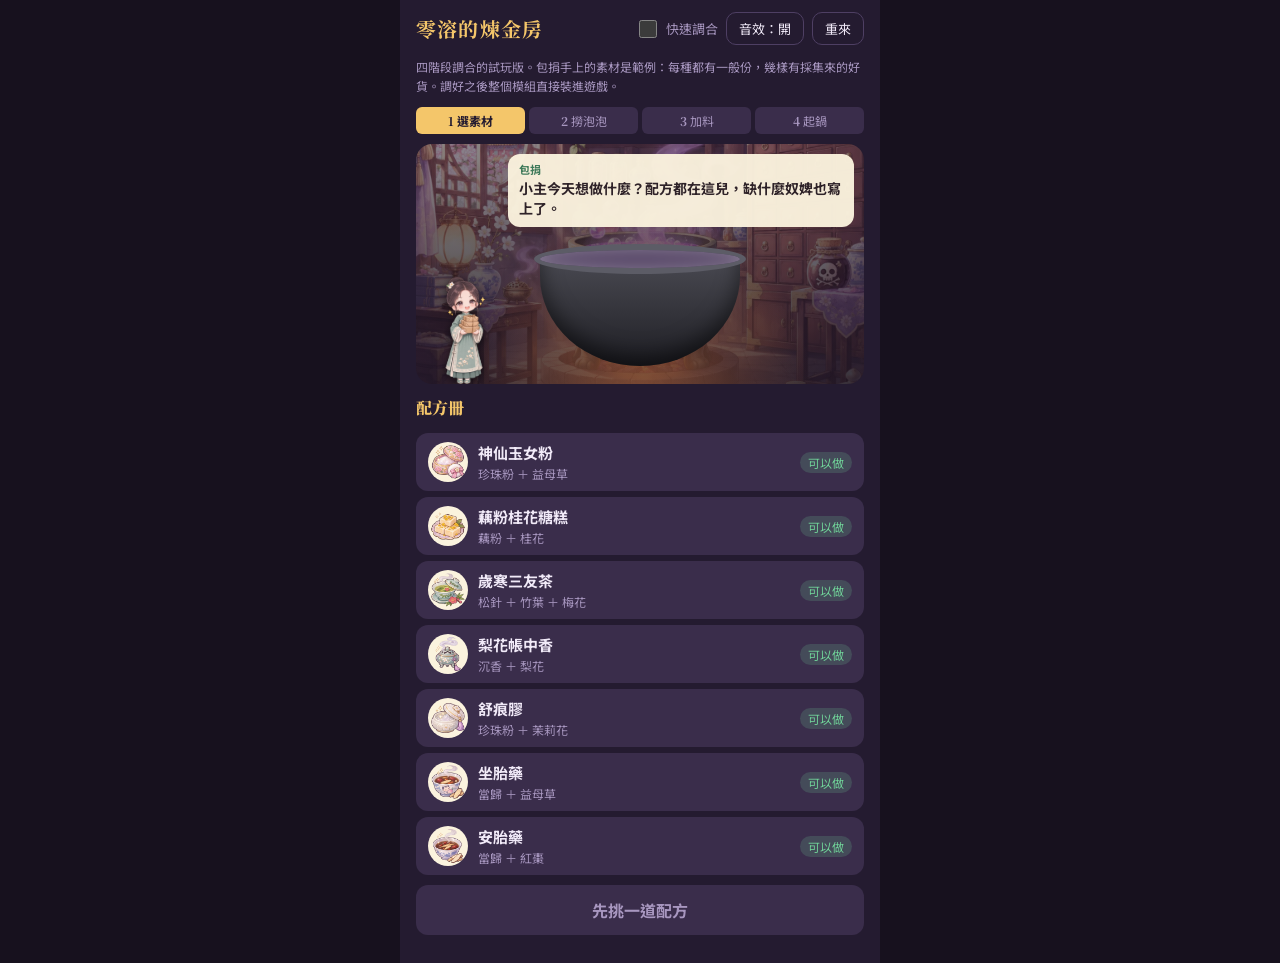
==== craft-lab.html @ dedb33d9 "feat: 四階段調合流程模組＋試玩台（craft-lab.html）；撈泡泡套用使用者調定的參數 包捐全程幫忙：捧素材評語、顧火搧火、窗邊把風、端碗等起鍋。選素材改成每樣自己挑一份。  Co-Aut" ====
<!doctype html>
<html lang="zh-Hant">
<head>
<meta charset="utf-8">
<meta name="viewport" content="width=device-width, initial-scale=1, viewport-fit=cover">
<title>零溶的煉金房</title>
<meta name="claude:viewport-fit-sides" content="cover">
<link rel="preconnect" href="https://fonts.googleapis.com">
<link rel="stylesheet" href="https://fonts.googleapis.com/css2?family=Noto+Sans+TC:wght@400;700;900&family=Noto+Serif+TC:wght@700;900&display=swap">
<link rel="stylesheet" href="css/bubblegame.css">
<link rel="stylesheet" href="css/craftflow.css">
<style>
/* 四階段調合試玩台：手機一欄（最寬 480px），上面一條工具列，下面整個是調合流程本體。單一深色調。 */
:root { --night: #241B30; --night-2: #3A2D4B; --line: #4E3F63; --text: #F1EAF8; --muted: #A897C0; --amber: #F4C66A;
  --serif: 'Noto Serif TC', 'Songti TC', serif; --sans: 'Noto Sans TC', -apple-system, 'PingFang TC', 'Microsoft JhengHei', sans-serif; color-scheme: dark; }
* { box-sizing: border-box; }
body { margin: 0; background: #17111E; color: var(--text); font-family: var(--sans); }
.app { max-width: 480px; margin: 0 auto; min-height: 100vh; background: var(--night); display: flex; flex-direction: column; gap: 12px;
  padding-block: 12px 28px; padding-left: max(16px, env(safe-area-inset-left, 0px)); padding-right: max(16px, env(safe-area-inset-right, 0px)); }
header { display: flex; align-items: center; gap: 8px; flex-wrap: wrap; }
header h1 { font-family: var(--serif); font-size: 20px; margin: 0; color: var(--amber); letter-spacing: .06em; flex: 1; }
.tool { display: flex; align-items: center; gap: 6px; font-size: 13px; color: var(--muted); cursor: pointer; }
.tool input { accent-color: var(--amber); width: 18px; height: 18px; }
.ghost { background: transparent; color: var(--text); border: 1.5px solid var(--line); border-radius: 10px; padding: 6px 12px; font: 13px var(--sans); cursor: pointer; }
.ghost:focus-visible { outline: 3px solid var(--amber); outline-offset: 2px; }
.note { margin: 0; font-size: 12px; color: var(--muted); line-height: 1.6; }
.log { background: var(--night-2); border-radius: 12px; padding: 10px 12px; font-size: 13px; line-height: 1.7; }
.log b { color: var(--amber); }
</style>
</head>
<body>
<div class="app">
  <header>
    <h1>零溶的煉金房</h1>
    <label class="tool" for="quick"><input type="checkbox" id="quick"> 快速調合</label>
    <button class="ghost" id="mute" type="button">音效：開</button>
    <button class="ghost" id="again" type="button">重來</button>
  </header>
  <p class="note">四階段調合的試玩版。包捐手上的素材是範例：每種都有一般份，幾樣有採集來的好貨。調好之後整個模組直接裝進遊戲。</p>
  <div id="flow"></div>
  <div class="log" id="log" hidden></div>
</div>
<script src="js/data.js"></script>
<script src="js/engine.js"></script>
<script src="js/audio.js"></script>
<script src="js/bubblegame.js"></script>
<script src="js/craftflow.js"></script>
<script>
(() => {
  const D = window.GAME_DATA, E = window.GameEngine, A = window.GameAudio;
  const $ = (id) => document.getElementById(id);
  // 範例素材：每種 2 份一般份，再加幾份採集來的
  const sample = () => {
    const inv = {}, lots = [];
    let uid = 0;
    Object.entries(D.ITEMS).filter(([, it]) => it.type === 'mat' && it.price).forEach(([id]) => { inv[id] = 2; });
    const add = (id, tr) => { inv[id] = (inv[id] || 0) + 1; lots.push({ uid: ++uid, id, tr, src: 'gather' }); };
    add('lotus', { tian: 2, qing: 1 }); add('lotus', { qing: 1 });
    add('osmanthus', { xiang: 3 }); add('osmanthus', { tian: 1, xiang: 1 });
    add('pearl', { hua: 2 }); add('motherwort', { nong: 1, qing: 1 });
    add('pine', { qing: 2 }); add('plum', { xiang: 2, hua: 1 });
    add('agarwood', { nong: 3 }); add('pear', { qing: 1, xiang: 1 });
    add('angelica', { nong: 2 }); add('jujube', { tian: 2 });
    return { inv, lots };
  };
  try { $('quick').checked = localStorage.getItem('lingrong-quickcraft') === '1'; } catch { /* 無痕模式 */ }
  let flow = null;
  const start = () => {
    if (flow) flow.destroy();
    $('log').hidden = true;
    flow = window.CraftFlow.mount($('flow'), {
      D, E, stock: sample(), spikes: ['musk', 'safflower', 'cassava', 'catnip'],
      spikeNote: (id) => `被抓 ${Math.round(D.ITEMS[id].catch * 100)}%`,
      quick: $('quick').checked,
      img: (who) => (who === 'baojuan' ? 'assets/characters/baojuan.webp' : 'assets/characters/lingrong_smile.webp'),
      itemImg: (id) => `assets/items/${id}.webp`,
      sfx: (n, a) => A.sfx(n, a),
      onDone: (r) => {
        $('log').hidden = false;
        $('log').innerHTML = `<b>${D.PRODUCTS[r.product].name}</b> 收進道具欄了。<br>撈到：${r.stirs.map((b) => (b.t === 'burnt' ? '焦' : `${D.TRAITS[b.t].name}+${b.v}`)).join('、') || '（沒有）'}・起鍋：${r.zone ? { up: '升', keep: '維持', down: '降' }[r.zone] : '跳過'}${r.spike ? `・加了${D.ITEMS[r.spike].name}` : ''}<br>按「重來」再做一鍋。`;
        $('flow').innerHTML = '';
      },
    });
  };
  document.addEventListener('pointerdown', () => A.unlock(), { once: true });
  $('again').addEventListener('click', start);
  $('quick').addEventListener('change', () => { try { localStorage.setItem('lingrong-quickcraft', $('quick').checked ? '1' : '0'); } catch { /* 略 */ } start(); });
  $('mute').addEventListener('click', () => { $('mute').textContent = `音效：${A.toggleMute() ? '關' : '開'}`; });
  $('mute').textContent = `音效：${A.isMuted() ? '關' : '開'}`;
  start();
})();
</script>
</body>
</html>
---- css/bubblegame.css ----
/* 撈泡泡小遊戲（js/bubblegame.js）。前綴 bbl-，不跟遊戲其他樣式衝突。 */
.bbl { --bbl-ink: #F1EAF8; --bbl-muted: #A897C0; --bbl-amber: #F4C66A; --bbl-crimson: #C24848;
  display: flex; flex-direction: column; gap: 8px; color: var(--bbl-ink); outline: none; user-select: none; -webkit-user-select: none; }
.bbl-top { display: flex; align-items: center; gap: 10px; }
.bbl-ladle { display: flex; gap: 6px; padding: 5px 8px; border-radius: 999px; background: rgba(0,0,0,.35); border: 1.5px solid rgba(244,198,106,.45); }
.bbl-slot { width: 44px; height: 44px; border-radius: 50%; display: grid; place-items: center; font-style: normal; font-size: 13px; font-weight: 900; line-height: 1;
  border: 2px dashed rgba(255,255,255,.3); color: transparent; }
.bbl-slot small { display: block; font-size: 9px; }
.bbl-slot.on { border: none; color: #241B30; background: radial-gradient(circle at 35% 30%, rgba(255,255,255,.75), var(--c) 50%); animation: bbl-pop .35s cubic-bezier(.3,1.6,.5,1) both; flex-direction: column; }
.bbl-slot.big { box-shadow: 0 0 0 3px var(--bbl-amber), 0 0 14px var(--bbl-amber); }
.bbl-slot.burnt { border: none; color: #bbb; background: radial-gradient(circle at 35% 30%, #666, #111 60%); animation: bbl-pop .35s both; }
.bbl-fire { flex: 1; height: 12px; border-radius: 999px; background: rgba(0,0,0,.4); overflow: hidden; }
.bbl-fire b { display: block; height: 100%; width: 100%; border-radius: inherit; background: linear-gradient(90deg, #ff7b2e, #ffe08a); }
.bbl.hurry .bbl-fire b { background: linear-gradient(90deg, #c2381f, #ff7b2e); animation: bbl-blink .5s infinite alternate; }

.bbl-arena { position: relative; height: 360px; border-radius: 16px; overflow: hidden; touch-action: none;
  background: radial-gradient(ellipse at 50% 108%, rgba(255,140,60,.45), transparent 55%), linear-gradient(180deg, rgba(23,17,30,.55), rgba(23,17,30,.85)), url(../assets/backgrounds/workshop.webp) center/cover, #241B30; }
.bbl-lanes { position: absolute; inset: 0; display: flex; pointer-events: none; }
.bbl-lanes i { flex: 1; border-right: 1px dashed rgba(255,255,255,.07); display: flex; align-items: flex-start; justify-content: center; padding-top: 6px; }
.bbl-lanes i:last-child { border-right: none; }
.bbl-lanes kbd { font: 700 11px/1 sans-serif; color: var(--bbl-muted); padding: 3px 6px; border-radius: 4px; border: 1px solid rgba(255,255,255,.2); background: rgba(0,0,0,.3); }
.bbl-lanes i.miss { animation: bbl-miss .3s; }
.bbl-surface { position: absolute; left: -10%; right: -10%; bottom: -34px; height: 70px; border-radius: 50%;
  background: radial-gradient(ellipse at 50% 30%, #7a5a9a, #3a2a4f 70%); box-shadow: 0 -4px 20px rgba(183,132,240,.35); animation: bbl-simmer 1.2s ease-in-out infinite alternate; }

.bbl-b { position: absolute; left: 0; top: 0; z-index: 2; width: calc(var(--r) * 2); height: calc(var(--r) * 2); padding: 0; border: none; border-radius: 50%; cursor: pointer;
  display: flex; flex-direction: column; align-items: center; justify-content: center; gap: 1px; color: #241B30; font: 900 13px/1 'Noto Sans TC', sans-serif;
  background: radial-gradient(circle at 35% 30%, rgba(255,255,255,.8), var(--c) 48%, color-mix(in srgb, var(--c) 65%, #000) 100%);
  box-shadow: inset 0 -3px 6px rgba(0,0,0,.25); will-change: transform; -webkit-tap-highlight-color: transparent; }
.bbl-b::before { content: ''; position: absolute; inset: -10px; border-radius: 50%; } /* 手指好點：點擊範圍比泡泡大一圈 */
.bbl-b small { font-size: 10px; }
.bbl-b.big { font-size: 15px; box-shadow: 0 0 0 3px var(--bbl-amber), 0 0 18px var(--bbl-amber), inset 0 -3px 6px rgba(0,0,0,.25); }
.bbl-b.burnt { color: #ccc; background: radial-gradient(circle at 35% 30%, #777, #222 55%, #000); box-shadow: 0 0 10px rgba(0,0,0,.8); }
.bbl-b.caught { animation: bbl-fly .4s ease-in forwards; pointer-events: none; }
.bbl-b.popped { animation: bbl-burst .3s ease-out forwards; pointer-events: none; }

.bbl-helper { position: absolute; left: 6px; bottom: 0; width: 74px; height: 96px; pointer-events: none; transform-origin: 50% 100%; }
.bbl-helper img { width: 100%; height: 100%; object-fit: cover; object-position: top; filter: drop-shadow(0 2px 4px rgba(0,0,0,.6)); }
.bbl-helper span { position: absolute; bottom: 8px; left: 10px; width: 54px; height: 54px; border-radius: 50%; display: grid; place-items: center; background: #5f9a7a; font-weight: 900; font-size: 22px; }
.bbl-helper.fanning { animation: bbl-fan .5s ease-in-out 2; }
.bbl-say { position: absolute; left: 82px; right: 10px; bottom: 14px; padding: 8px 11px; border-radius: 12px; pointer-events: none; z-index: 1;
  background: rgba(251,243,222,.95); color: #2E2228; font-size: 14px; font-weight: 700; line-height: 1.4; animation: bbl-pop .25s both; }
.bbl-say b { display: block; font-size: 11px; color: #5f9a7a; }
.bbl-say.who-lingrong b { color: #6b7fc8; }
.bbl-say[hidden] { display: none; }
.bbl-banner { position: absolute; left: 0; right: 0; top: 38%; text-align: center; font: 900 34px/1 'Noto Serif TC', serif; color: var(--bbl-amber);
  text-shadow: 0 3px 0 #6b3a10, 0 0 18px rgba(255,160,60,.6); pointer-events: none; animation: bbl-pop .4s cubic-bezier(.3,1.6,.5,1) both; z-index: 3; }
.bbl-banner[hidden] { display: none; }
.bbl-hint { margin: 0; font-size: 12px; color: var(--bbl-muted); text-align: center; }
.bbl.shake .bbl-arena { animation: bbl-shake .35s; }

@keyframes bbl-pop { from { transform: scale(.3); opacity: 0; } to { transform: scale(1); opacity: 1; } }
@keyframes bbl-fly { to { translate: var(--fx) var(--fy); scale: .4; opacity: .2; } }
@keyframes bbl-burst { to { scale: 1.6; opacity: 0; } }
@keyframes bbl-simmer { to { transform: translateY(-4px) scaleX(1.02); } }
@keyframes bbl-blink { to { opacity: .55; } }
@keyframes bbl-fan { 25% { transform: rotate(-6deg); } 75% { transform: rotate(6deg); } }
@keyframes bbl-shake { 25% { transform: translateX(-6px); } 50% { transform: translateX(5px); } 75% { transform: translateX(-3px); } }
@keyframes bbl-miss { 0% { background: rgba(194,72,72,.35); } 100% { background: transparent; } }
@media (max-width: 380px) { .bbl-slot { width: 38px; height: 38px; } .bbl-arena { height: 330px; } }
@media (prefers-reduced-motion: reduce) { .bbl-surface, .bbl-helper.fanning, .bbl.shake .bbl-arena { animation: none; } }
---- css/craftflow.css ----
/* 四階段調合流程（js/craftflow.js）。前綴 cf-。深色煉金房調，跟撈泡泡（css/bubblegame.css）同一套顏色。 */
.cf { --cf-bg: #241B30; --cf-bg2: #3A2D4B; --cf-line: #4E3F63; --cf-ink: #F1EAF8; --cf-muted: #A897C0; --cf-amber: #F4C66A; --cf-amber-d: #A47B2A;
  --cf-red: #C24848; --cf-ok: #6FCF97; --cf-paper: #FBF3DE;
  display: flex; flex-direction: column; gap: 10px; color: var(--cf-ink); font-family: 'Noto Sans TC', -apple-system, 'PingFang TC', sans-serif; }
.cf h3 { margin: 2px 0 6px; font: 900 16px 'Noto Serif TC', serif; color: var(--cf-amber); }
.cf-steps { display: grid; grid-template-columns: repeat(4, 1fr); gap: 4px; list-style: none; margin: 0; padding: 0; }
.cf-steps li { font-size: 12px; text-align: center; padding: 5px 0; border-radius: 6px; background: var(--cf-bg2); color: var(--cf-muted); }
.cf-steps li b { margin-right: 3px; font-family: 'Noto Serif TC', serif; }
.cf-steps li.on { background: var(--cf-amber); color: var(--cf-bg); font-weight: 700; }
.cf-steps li.done { color: var(--cf-ink); }
.cf-steps li.skip { opacity: .4; text-decoration: line-through; }

/* 舞台：煉金房＋鍋＋包捐 */
.cf-stage { position: relative; height: 240px; border-radius: 16px; overflow: hidden;
  background: radial-gradient(ellipse at 50% 110%, rgba(255,140,60,.4), transparent 55%), linear-gradient(180deg, rgba(23,17,30,.5), rgba(23,17,30,.85)), url(../assets/backgrounds/workshop.webp) center 40%/cover, var(--cf-bg); }
.cf-pot { position: absolute; left: 50%; bottom: 18px; width: 200px; transform: translateX(-50%); height: 150px; }
.cf-pot::before { content: ''; position: absolute; inset: 40px 0 0; border-radius: 0 0 100px 100px / 0 0 90px 90px; background: linear-gradient(180deg, #4a4a52, #1f1f25); box-shadow: inset 0 -10px 20px rgba(0,0,0,.5); }
.cf-soup { position: absolute; left: -6px; right: -6px; top: 28px; height: 30px; border-radius: 50%; background: #5a4a6a; border: 6px solid #5c5c66; box-shadow: inset 0 0 14px rgba(255,255,255,.25); transition: background .5s; }
.cf-pot-mats { position: absolute; left: 0; right: 0; top: -12px; display: flex; justify-content: center; gap: 6px; }
.cf-slot { width: 46px; height: 46px; border-radius: 50%; border: 2px dashed rgba(255,255,255,.35); display: grid; place-items: center; font-size: 11px; color: var(--cf-muted); text-align: center; line-height: 1.1; padding: 2px; }
.cf-drop { animation: cf-drop .5s cubic-bezier(.3,1.4,.5,1) both; }
.cf-pot-trs { position: absolute; left: -20px; right: -20px; top: 72px; display: flex; flex-wrap: wrap; justify-content: center; gap: 4px; }
.cf-pot-trs .cf-tr { box-shadow: 0 0 0 1.5px rgba(0,0,0,.5); }
.cf-helper { position: absolute; left: 8px; bottom: 0; width: 80px; height: 108px; transition: transform .6s cubic-bezier(.4,1.3,.5,1); transform-origin: 50% 100%; }
.cf-helper img { width: 100%; height: 100%; object-fit: cover; object-position: top; filter: drop-shadow(0 2px 4px rgba(0,0,0,.6)); }
.cf-helper span { position: absolute; bottom: 10px; left: 12px; width: 56px; height: 56px; border-radius: 50%; display: grid; place-items: center; background: #5f9a7a; font-weight: 900; font-size: 22px; }
.cf-say { position: absolute; left: 92px; right: 10px; top: 10px; padding: 8px 11px; border-radius: 12px; z-index: 2; background: rgba(251,243,222,.96); color: #2E2228; font-size: 14px; font-weight: 700; line-height: 1.45; animation: cf-pop .25s both; }
.cf-say b { display: block; font-size: 11px; color: #3f7a5a; }
.cf-say.who-lingrong b { color: #5868b0; }
.cf-say[hidden] { display: none; }
/* 加料：包捐跑到窗邊把風 */
.cf-window { position: absolute; right: 22px; top: 70px; width: 58px; height: 70px; border-radius: 6px; border: 4px solid #6b4a2a; background: linear-gradient(180deg, #1c2a4a, #2c3d63); box-shadow: inset 0 0 0 2px #2b1c10; }
.cf-window i { position: absolute; left: 50%; top: 0; bottom: 0; width: 3px; background: #6b4a2a; }
.cf-window::after { content: ''; position: absolute; inset: 0; background: linear-gradient(90deg, transparent 49%, #6b4a2a 49% 53%, transparent 53%), linear-gradient(0deg, transparent 49%, #6b4a2a 49% 53%, transparent 53%); }
.cf-stage.lookout .cf-helper { left: auto; right: 0; transform: scaleX(-1); z-index: 1; }
.cf-stage.lookout .cf-say { left: 10px; right: 92px; }
.cf-stage.armed .cf-helper { animation: cf-peek 1.2s ease-in-out infinite; }
.cf-hehe { position: absolute; left: 22px; bottom: 30px; font: 900 20px 'Noto Serif TC', serif; color: #c9a2ff; text-shadow: 0 2px 0 #3b2266; animation: cf-pop .4s both; }
/* 起鍋：包捐端碗 */
.cf-stage.bowl .cf-helper { transform: translateY(-4px); }
.cf-bowl { position: absolute; left: 60px; bottom: 34px; width: 40px; height: 20px; border-radius: 0 0 20px 20px; background: linear-gradient(180deg, #fff, #cfd6e6); box-shadow: 0 2px 4px rgba(0,0,0,.4); }
.cf-bowl::before { content: ''; position: absolute; left: -2px; right: -2px; top: -3px; height: 6px; border-radius: 50%; background: #e9eef8; }

/* 成品 */
.cf-stage.done { height: 330px; }
.cf-result { position: absolute; inset: 0 0 auto 0; display: flex; flex-direction: column; align-items: center; gap: 8px; padding-top: 22px; }
.cf-result > b { font: 900 24px 'Noto Serif TC', serif; text-shadow: 0 2px 6px rgba(0,0,0,.6); }
.cf-spiked { color: #c9a2ff; font-weight: 700; }
.cf-steam { position: absolute; left: 50%; top: 40%; width: 120px; height: 120px; margin-left: -60px; border-radius: 50%; background: radial-gradient(circle, rgba(255,255,255,.5), transparent 70%); animation: cf-steam 1.6s ease-out forwards; }
.cf-stage.done .cf-say { top: auto; bottom: 14px; }

/* 面板 */
.cf-panel { display: flex; flex-direction: column; gap: 8px; }
.cf-book { display: flex; flex-direction: column; gap: 6px; }
.cf-recipe { display: flex; align-items: center; gap: 10px; min-height: 54px; padding: 7px 10px; border-radius: 12px; border: 2px solid transparent; background: var(--cf-bg2); color: var(--cf-ink); text-align: left; cursor: pointer; font: inherit; width: 100%; }
.cf-recipe:disabled { opacity: .45; cursor: not-allowed; }
.cf-recipe.on { border-color: var(--cf-amber); background: #4a3a5e; }
.cf-main { flex: 1; min-width: 0; }
.cf-main b { display: block; font-size: 15px; }
.cf-main small { display: block; color: var(--cf-muted); font-size: 12px; margin-top: 2px; }
.cf-pill { font-size: 12px; padding: 2px 8px; border-radius: 999px; white-space: nowrap; background: rgba(244,198,106,.18); color: var(--cf-amber); }
.cf-pill.ok { background: rgba(111,207,151,.18); color: var(--cf-ok); }
.cf-pill.miss { background: rgba(194,72,72,.22); color: #F09090; }
.cf-tok { position: relative; width: 40px; height: 40px; flex: none; border-radius: 50%; display: grid; place-items: center; background: var(--cf-paper); color: #2E2228; overflow: hidden; }
.cf-tok img { position: absolute; inset: 2px; width: calc(100% - 4px); height: calc(100% - 4px); object-fit: contain; }
.cf-tok img + b { display: none; }
.cf-tok b { font: 900 17px 'Noto Serif TC', serif; }
.cf-tok.none { background: transparent; border: 2px dashed var(--cf-muted); color: var(--cf-muted); font-size: 14px; }
.cf-tok.big { width: 96px; height: 96px; box-shadow: 0 0 0 4px var(--cf-amber), 0 0 30px rgba(244,198,106,.55); animation: cf-pop .6s cubic-bezier(.3,1.6,.5,1) both; }
.cf-tok.big b { font-size: 42px; }
.cf-mat { display: flex; flex-direction: column; gap: 6px; padding: 8px 10px; border-radius: 12px; background: rgba(0,0,0,.2); }
.cf-mat-h { display: flex; align-items: center; gap: 8px; }
.cf-mat-h .cf-tok { width: 32px; height: 32px; }
.cf-lots { display: flex; flex-wrap: wrap; gap: 6px; }
.cf-lot { flex: 1 1 130px; min-width: 0; display: flex; flex-direction: column; align-items: flex-start; gap: 5px; padding: 8px 10px; border-radius: 10px; border: 2px solid transparent; background: var(--cf-bg2); color: var(--cf-ink); cursor: pointer; text-align: left; font: inherit; }
.cf-lot small { color: var(--cf-muted); font-size: 11px; }
.cf-lot.on { border-color: var(--cf-amber); background: #4a3a5e; animation: cf-pop .25s both; }
.cf-trs { display: flex; flex-wrap: wrap; gap: 4px; }
.cf-tr { display: inline-flex; align-items: center; gap: 4px; padding: 2px 8px 2px 7px; border-radius: 999px; font-size: 12px; font-weight: 700; color: #241B30; background: var(--c); }
.cf-tr i { font-style: normal; font-size: 10px; letter-spacing: 1px; }
.cf-none { color: var(--cf-muted); }
.cf-note { margin: 0; font-size: 13px; color: var(--cf-muted); display: flex; flex-wrap: wrap; gap: 4px; align-items: center; line-height: 1.6; }
.cf-note b { color: var(--cf-amber); }
.cf-link { align-self: center; background: none; border: none; color: var(--cf-muted); text-decoration: underline; font-family: inherit; font-size: 13px; cursor: pointer; padding: 6px; }
.cf-cta { display: flex; flex-direction: column; align-items: stretch; gap: 4px; }
.cf-btn { min-height: 50px; border-radius: 12px; border: none; font-family: inherit; font-size: 16px; font-weight: 700; cursor: pointer; background: var(--cf-amber); color: var(--cf-bg); box-shadow: 0 4px 0 var(--cf-amber-d); }
.cf-btn:disabled { background: var(--cf-bg2); color: var(--cf-muted); box-shadow: none; cursor: not-allowed; }
.cf-btn:active:not(:disabled) { transform: translateY(2px); }
.cf-keys { margin: 0; text-align: center; font-size: 11px; color: var(--cf-muted); }
.cf button:focus-visible { outline: 3px solid var(--cf-amber); outline-offset: 2px; }

/* 起鍋橫條 */
.cf-bar { position: relative; height: 56px; display: flex; border-radius: 12px; overflow: hidden; cursor: pointer; border: 2px solid var(--cf-line); touch-action: manipulation; }
.cf-bar span { display: grid; place-items: center; font-size: 13px; font-weight: 900; color: var(--cf-bg); }
.cf-bar .down { background: var(--cf-red); color: #fff; }
.cf-bar .keep { background: var(--cf-bg2); }
.cf-bar .up { background: var(--cf-amber); }
.cf-bead { position: absolute; top: 50%; left: 0; width: 28px; height: 28px; margin: -14px 0 0 -14px; border-radius: 50%; background: radial-gradient(circle at 35% 30%, #fff, #d7e6ff 50%, #7c8fb8); box-shadow: 0 0 10px rgba(255,255,255,.8); pointer-events: none; }
.cf-bead.hit { animation: cf-hit .5s; }
.cf-verdict { min-height: 30px; text-align: center; font: 900 22px 'Noto Serif TC', serif; }
.cf-verdict.up { color: var(--cf-amber); } .cf-verdict.down { color: #F09090; }

/* 撈泡泡在流程裡 */
.cf-bubble { min-height: 400px; }

@keyframes cf-pop { from { transform: scale(.3); opacity: 0; } to { transform: scale(1); opacity: 1; } }
@keyframes cf-drop { from { transform: translateY(-70px) scale(.6); opacity: 0; } to { transform: none; opacity: 1; } }
@keyframes cf-hit { 50% { transform: scale(1.7); } }
@keyframes cf-steam { from { transform: scale(.5); opacity: 1; } to { transform: translateY(-80px) scale(2.2); opacity: 0; } }
@keyframes cf-peek { 0%, 100% { transform: scaleX(-1); } 50% { transform: scaleX(-1) translateX(-6px) rotate(3deg); } }
@media (prefers-reduced-motion: reduce) { .cf-stage.armed .cf-helper, .cf-drop, .cf-steam { animation: none; } }
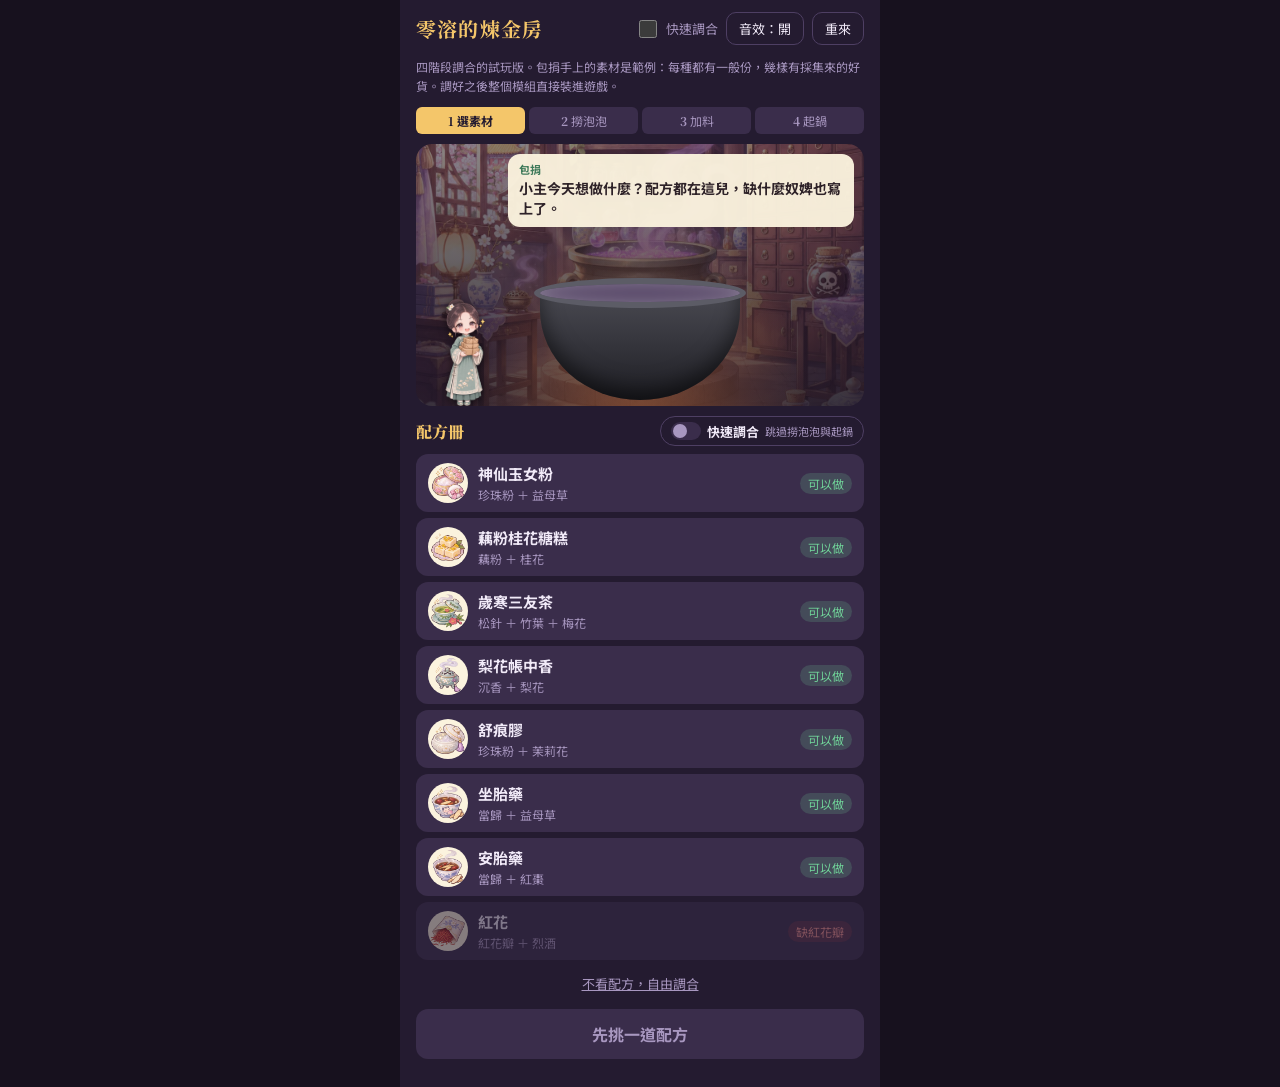
==== commit 0baa2a46: "feat: 遊戲調合換成四階段模組（撈泡泡、包捐全程幫忙）；調合台詞定稿（M 組），A24／A25／A27 跟著改 - js/game.js 的調合畫面改成掛 CraftFlow 模組；模組按鈕帶 d" ====
--- a/craft-lab.html
+++ b/craft-lab.html
@@ -68,21 +68,30 @@
   const start = () => {
     if (flow) flow.destroy();
     $('log').hidden = true;
+    const stock = sample();
     flow = window.CraftFlow.mount($('flow'), {
-      D, E, stock: sample(), spikes: ['musk', 'safflower', 'cassava', 'catnip'],
-      spikeNote: (id) => `被抓 ${Math.round(D.ITEMS[id].catch * 100)}%`,
+      D, E, stock,
+      spikes: ['musk', 'safflower', 'cassava', 'catnip'].map((id) => ({ id, n: 1, note: `被抓 ${Math.round(D.ITEMS[id].catch * 100)}%` })),
       quick: $('quick').checked,
+      onQuick: (on) => { $('quick').checked = on; try { localStorage.setItem('lingrong-quickcraft', on ? '1' : '0'); } catch { /* 略 */ } },
+      firstSpike: true,
       img: (who) => (who === 'baojuan' ? 'assets/characters/baojuan.webp' : 'assets/characters/lingrong_smile.webp'),
       itemImg: (id) => `assets/items/${id}.webp`,
       sfx: (n, a) => A.sfx(n, a),
-      onDone: (r) => {
+      cook: (sel) => {
+        const product = E.findRecipe(D, sel.mats) || 'junk';
+        const trs = sel.lots.map((u) => (stock.lots.find((l) => l.uid === u) || {}).tr || {});
+        const toInv = D.PRODUCTS[product].out === 'inv';
+        const r = { product, toInv, spike: product === 'junk' || toInv ? null : sel.spike, traits: product === 'junk' ? {} : E.finalTraits(D, trs, sel.stirs, sel.finish) };
         $('log').hidden = false;
-        $('log').innerHTML = `<b>${D.PRODUCTS[r.product].name}</b> 收進道具欄了。<br>撈到：${r.stirs.map((b) => (b.t === 'burnt' ? '焦' : `${D.TRAITS[b.t].name}+${b.v}`)).join('、') || '（沒有）'}・起鍋：${r.zone ? { up: '升', keep: '維持', down: '降' }[r.zone] : '跳過'}${r.spike ? `・加了${D.ITEMS[r.spike].name}` : ''}<br>按「重來」再做一鍋。`;
-        $('flow').innerHTML = '';
+        $('log').innerHTML = `<b>${D.PRODUCTS[product].name}</b>・撈到：${sel.stirs.map((b) => (b.t === 'burnt' ? '焦' : `${D.TRAITS[b.t].name}+${b.v}`)).join('、') || '（沒有）'}・起鍋：${sel.finish ? { up: '升', keep: '維持', down: '降' }[sel.finish] : '跳過'}${r.spike ? `・加了${D.ITEMS[r.spike].name}` : ''}`;
+        return r;
       },
+      actions: () => [{ a: 'lab', v: 'again', label: '收下，再做一鍋', primary: true, def: true }],
     });
   };
-  document.addEventListener('pointerdown', () => A.unlock(), { once: true });
+  $('flow').addEventListener('click', (e) => { if (e.target.closest('[data-a="lab"]')) start(); });
+  document.addEventListener('pointerdown', () => { A.unlock(); A.playBgm('workshop'); }, { once: true });
   $('again').addEventListener('click', start);
   $('quick').addEventListener('change', () => { try { localStorage.setItem('lingrong-quickcraft', $('quick').checked ? '1' : '0'); } catch { /* 略 */ } start(); });
   $('mute').addEventListener('click', () => { $('mute').textContent = `音效：${A.toggleMute() ? '關' : '開'}`; });
--- a/css/craftflow.css
+++ b/css/craftflow.css
@@ -11,9 +11,9 @@
 .cf-steps li.skip { opacity: .4; text-decoration: line-through; }
 
 /* 舞台：煉金房＋鍋＋包捐 */
-.cf-stage { position: relative; height: 240px; border-radius: 16px; overflow: hidden;
+.cf-stage { position: relative; height: 262px; border-radius: 16px; overflow: hidden;
   background: radial-gradient(ellipse at 50% 110%, rgba(255,140,60,.4), transparent 55%), linear-gradient(180deg, rgba(23,17,30,.5), rgba(23,17,30,.85)), url(../assets/backgrounds/workshop.webp) center 40%/cover, var(--cf-bg); }
-.cf-pot { position: absolute; left: 50%; bottom: 18px; width: 200px; transform: translateX(-50%); height: 150px; }
+.cf-pot { position: absolute; left: 50%; bottom: 6px; width: 200px; transform: translateX(-50%); height: 150px; }
 .cf-pot::before { content: ''; position: absolute; inset: 40px 0 0; border-radius: 0 0 100px 100px / 0 0 90px 90px; background: linear-gradient(180deg, #4a4a52, #1f1f25); box-shadow: inset 0 -10px 20px rgba(0,0,0,.5); }
 .cf-soup { position: absolute; left: -6px; right: -6px; top: 28px; height: 30px; border-radius: 50%; background: #5a4a6a; border: 6px solid #5c5c66; box-shadow: inset 0 0 14px rgba(255,255,255,.25); transition: background .5s; }
 .cf-pot-mats { position: absolute; left: 0; right: 0; top: -12px; display: flex; justify-content: center; gap: 6px; }
@@ -109,3 +109,30 @@
 @keyframes cf-steam { from { transform: scale(.5); opacity: 1; } to { transform: translateY(-80px) scale(2.2); opacity: 0; } }
 @keyframes cf-peek { 0%, 100% { transform: scaleX(-1); } 50% { transform: scaleX(-1) translateX(-6px) rotate(3deg); } }
 @media (prefers-reduced-motion: reduce) { .cf-stage.armed .cf-helper, .cf-drop, .cf-steam { animation: none; } }
+
+/* 遊戲整合後補的元件 */
+.cf-row { display: flex; align-items: center; justify-content: space-between; gap: 8px; flex-wrap: wrap; }
+.cf-row h3 { margin: 0; }
+.cf-quick { display: inline-flex; align-items: center; gap: 6px; padding: 5px 10px; border-radius: 999px; border: 1.5px solid var(--cf-line); background: transparent; color: var(--cf-ink); font-family: inherit; font-size: 13px; font-weight: 700; line-height: 1.2; cursor: pointer; }
+.cf-quick i { width: 30px; height: 18px; border-radius: 999px; background: var(--cf-bg2); position: relative; flex: none; transition: background .2s; }
+.cf-quick i::after { content: ''; position: absolute; left: 2px; top: 2px; width: 14px; height: 14px; border-radius: 50%; background: var(--cf-muted); transition: transform .2s, background .2s; }
+.cf-quick.on i { background: var(--cf-amber-d); }
+.cf-quick.on i::after { transform: translateX(12px); background: var(--cf-amber); }
+.cf-quick small { font-weight: 400; color: var(--cf-muted); font-size: 11px; }
+.cf-grid { display: grid; grid-template-columns: repeat(auto-fill, minmax(92px, 1fr)); gap: 6px; }
+.cf-mat-btn { display: flex; flex-direction: column; align-items: center; gap: 3px; padding: 8px 4px; border-radius: 10px; border: 2px solid transparent; background: var(--cf-bg2); color: var(--cf-ink); font-family: inherit; font-size: 13px; cursor: pointer; }
+.cf-mat-btn small { color: var(--cf-muted); font-size: 11px; }
+.cf-mat-btn:disabled { opacity: .4; cursor: not-allowed; }
+.cf-slot-btn { padding: 0; border: none; background: none; cursor: pointer; border-radius: 50%; }
+.cf-preview { position: absolute; left: -40px; right: -40px; top: 104px; text-align: center; font: 900 15px 'Noto Serif TC', serif; color: var(--cf-amber); text-shadow: 0 2px 4px rgba(0,0,0,.8); }
+.cf-n { color: var(--cf-muted); font-weight: 400; }
+.cf-pill.good { background: rgba(111,207,151,.18); color: var(--cf-ok); }
+.cf-pill.bad { background: rgba(194,72,72,.22); color: #F09090; }
+.cf-pill.neutral { background: rgba(255,255,255,.08); color: var(--cf-muted); }
+.cf-acts { flex-direction: row; }
+.cf-acts .cf-btn { flex: 1; }
+.cf-btn.ghost { background: transparent; color: var(--cf-ink); border: 1.5px solid var(--cf-line); box-shadow: none; }
+.cf-tok.junk { background: #222; color: #888; }
+.cf-stage.done.junk .cf-tok.big { box-shadow: 0 0 0 4px #444; }
+.cf-pour { position: absolute; left: 50%; top: 20px; margin-left: -20px; z-index: 3; animation: cf-pour 1s ease-in forwards; }
+@keyframes cf-pour { 0% { transform: translateY(-40px) rotate(0); opacity: 0; } 30% { opacity: 1; } 100% { transform: translateY(120px) rotate(200deg) scale(.4); opacity: 0; } }
